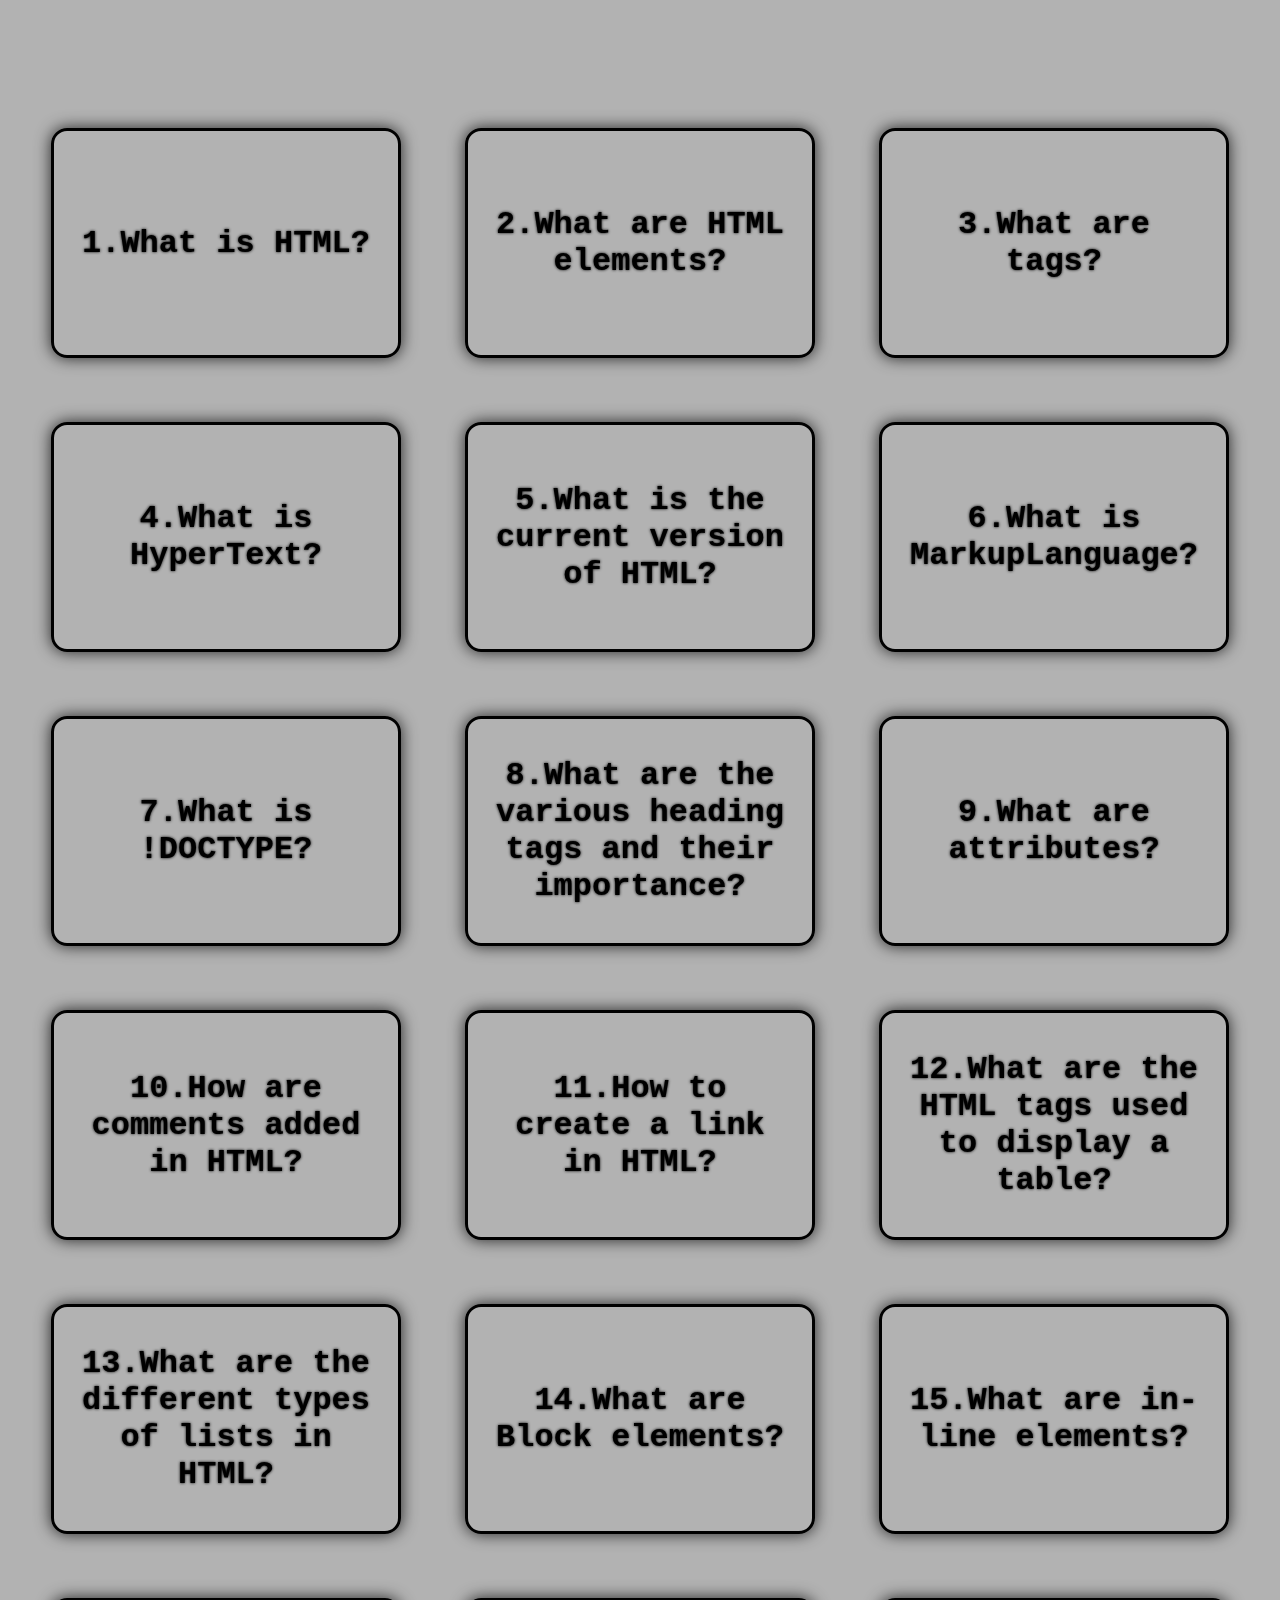
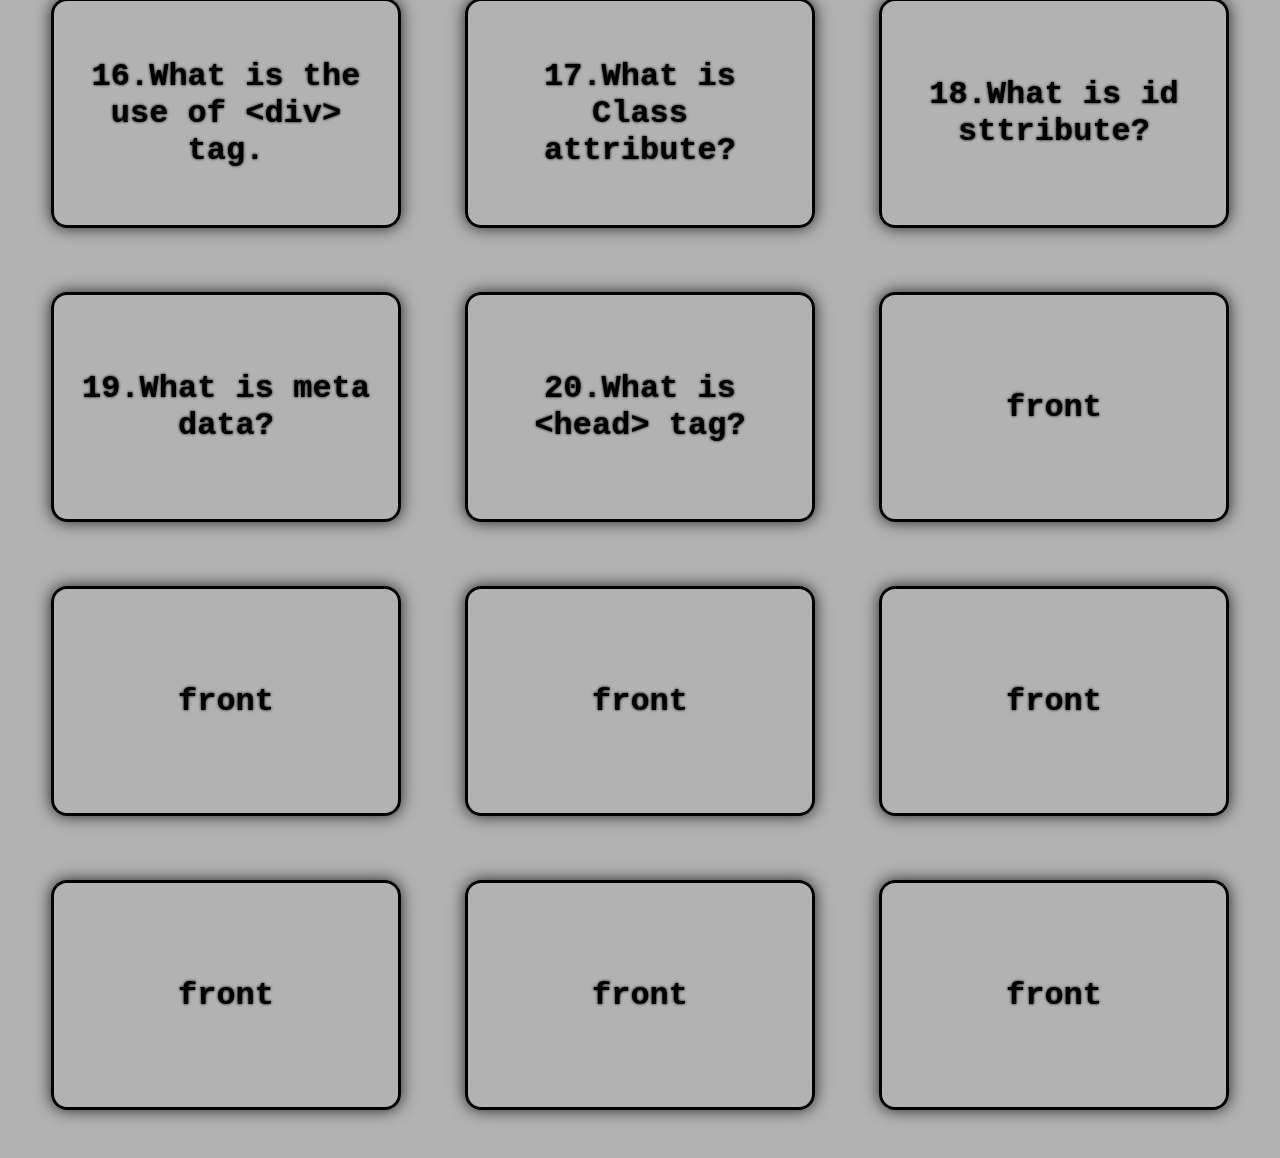
==== Q&Aeasy.html @ 1a792a69 "c" ====
<!DOCTYPE html>
<html lang="en">
<head>
    <meta charset="UTF-8">
    <meta name="viewport" content="width=device-width, initial-scale=1.0">

    <link rel="stylesheet" href="cards.css">
    <title>Document</title>
</head>


<body>
    
    <main>
        <div class="wrapper">


            <section class="container">
                <div class="card">
                    <div class="front">
                        <p>1.What is HTML?</p>
                    </div>
                    <div class="back">
                        <p>HTML(HyperText Markup Language) is the most basic building block of the Web.It defines the meaning and structure of web content.</p>
                        <p>It is standard text formatting lang which is used to create and dispaly pages on the Web</p>
                    </div>
                </div>
            </section>


            <section class="container">
                <div class="card">
                    <div class="front">
                        <p>2.What are HTML elements?</p>
                    </div>
                    <div class="back">
                        <p>An HTML element is defined by a start tag, some content, and an end tag.</p>
                        <p>They are Building Blocks of the HTML document.</p>
                    </div>
                </div>
            </section>


            <section class="container">
                <div class="card">
                    <div class="front">
                        <p>3.What are tags?</p>
                    </div>
                    <div class="back">
                        <p>Tags are the starting and ending parts of an HTML element. They begin with &lt symbol and end with > symbol. Whatever is written inside &lt and > are called tags.</p>
                    </div>
                </div>
            </section>


            <section class="container">
                <div class="card">
                    <div class="front">
                        <p>4.What is HyperText?</p>
                    </div>
                    <div class="back">
                        <p>Hypertext defines the link between the web pages. </p>
                    </div>
                </div>
            </section>


            <section class="container">
                <div class="card">
                    <div class="front">
                        <p>5.What is the current version of HTML?</p>
                    </div>
                    <div class="back">
                        <p>HTML 5 is the 5th and current version of HTML.</p>
                    </div>
                </div>
            </section>

            <section class="container">
                <div class="card">
                    <div class="front">
                        <p>6.What is MarkupLanguage?</p>
                    </div>
                    <div class="back">
                        <p>The markup language is used to define the text document within the tag which defines the structure of web pages.</p>
                    </div>
                </div>
            </section>


            <section class="container">
                <div class="card">
                    <div class="front">
                        <p>7.What is !DOCTYPE?</p>
                    </div>
                    <div class="back">
                        <p>The &lt!DOCTYPE> declaration represents the document type, and helps browsers to display web pages correctly.</p>
                        <p>It must only appear once, at the top of the page (before any HTML tags).</p>
                    </div>
                </div>
            </section>

            
            <section class="container">
                <div class="card">
                    <div class="front">
                        <p>8.What are the various heading tags and their importance?</p>
                    </div>
                    <div class="back">
                        <p>There are 6 levels of headings defined by HTML. These six heading elements are H1, H2, H3, H4, H5, and H6; with H1 being at the highest level and H6 at the least.</p>
                    </div>
                </div>
            </section>

            
            <section class="container">
                <div class="card">
                    <div class="front">
                        <p>9.What are attributes?</p>
                    </div>
                    <div class="back">
                        <p>Attributes provide additional information about elements.</p>
                        <p>Attributes are always specified in the start tag.</p>
                    </div>
                </div>
            </section>

            
            <section class="container">
                <div class="card">
                    <div class="front">
                        <p>10.How are comments added in HTML?</p>
                    </div>
                    <div class="back">
                        <p>By comment tag.</p>
                        <h2>&lt!-- &nbsp;&nbsp;--&gt</h2>
                        <p>Comments are not displayed by the browser, but they can help document your HTML source code.</p>
                    </div>
                </div>
            </section>

            
            <section class="container">
                <div class="card">
                    <div class="front">
                        <p>11.How to create a link in HTML?</p>
                    </div>
                    <div class="back">
                        <p>By anchor tag.</p>
                        <p>HTML links are hyperlinks.</p>
                        <p>You can click on a link and jump to another document.</p>
                    </div>
                </div>
            </section>

            <section class="container">
                <div class="card">
                    <div class="front">
                        <p>12.What are the HTML tags used to display a table?</p>
                    </div>
                    <div class="back">
                        <p>&lttable&gt: Define a table.<br>
                        &lttr&gt: Define a row in a table.<br>
                        &ltth&gt: Define a header cell in a table.<br>
                        &lttd&gt: Define a cell in a table.<br>
                        &ltcaption&gt: Define the table caption.</p>
                    </div>
                </div>
            </section>


<!--5 ---------------------------------------------------------->
            <section class="container">
            <div class="card">
                <div class="front">
                    <p>13.What are the different types of lists in HTML?</p>
                </div>
                <div class="back">
                    <h2>Unordered List: </h2>
                    <p>The list items will be marked with bullets by default.</p>
                    <h2>Ordered List:</h2>
                    <p>The list items will be marked with numbers by default.</p>
                    <h2>Definition List:</h2>
                    <p>A description list is a list of terms, with a description of each term.</p>
                </div>
            </div>
            </section>

            <section class="container">
            <div class="card">
                <div class="front">
                    <p>14.What are Block elements?</p>
                </div>
                <div class="back">
                    <p>A block-level element always starts on a new line, and the browsers automatically add some space (a margin) before and after the element.Its  takes up the full width available.</p>
                </div>
            </div>
            </section>

            <section class="container">
            <div class="card">
                <div class="front">
                    <p>15.What are in-line elements?</p>
                </div>
                <div class="back">
                    <p>An inline element does not start on a new line.Its only takes up as much width as necessary.</p>
                </div>
            </div>
            </section>
<!---------------------------------------------------------------->
<!--6---------------------------------------------------------->
            <section class="container">
            <div class="card">
                <div class="front">
                    <p>16.What is the use of &ltdiv&gt tag.</p>
                </div>
                <div class="back">
                    <p>The &ltdiv&gt element is used as a container for other HTML elements.</p>
                    <p>&nbsp;</p>
                    <p>The &ltdiv&gt element is by default a block element</p>
                </div>
            </div>
            </section>

            <section class="container">
            <div class="card">
                <div class="front">
                    <p>17.What is Class attribute?</p>
                </div>
                <div class="back">
                    <p>The HTML class attribute is used to specify a class for an HTML element.</p>
                    <p>The class name can be used by CSS and JavaScript to perform certain tasks for elements with the specified class name.</p>
                </div>
            </div>
            </section>

            <section class="container">
            <div class="card">
                <div class="front">
                    <p>18.What is id sttribute?</p>
                </div>
                <div class="back">
                    <p>The HTML id attribute is used to specify a unique id for an HTML element.</p>
                    <p>It is used by CSS and JavaScript to perform a certain task for a unique element.</p>
                </div>
            </div>
            </section>
<!---------------------------------------------------------------->
<!-- 7 ---------------------------------------------------------->
            <section class="container">
            <div class="card">
                <div class="front">
                    <p>19.What is meta data?</p>
                </div>
                <div class="back">
                    <p>HTML metadata is data about the HTML document. Metadata is not displayed.</p>
                    <p></p>
                </div>
            </div>
            </section>

            <section class="container">
            <div class="card">
                <div class="front">
                    <p>20.What is &lthead&gt tag?</p>
                </div>
                <div class="back">
                    <p>The &lthead&gt element is a container for metadata (data about data) and is placed between the &lthtml&gt tag and the &ltbody&gt tag.</p>
                </div>
            </div>
            </section>

            <section class="container">
            <div class="card">
                <div class="front">
                    <p>front</p>
                </div>
                <div class="back">
                    <p>back</p>
                </div>
            </div>
            </section>
<!---------------------------------------------------------------->
<!------------------------------------------------------------>
            <section class="container">
            <div class="card">
                <div class="front">
                    <p>front</p>
                </div>
                <div class="back">
                    <p>back</p>
                </div>
            </div>
            </section>

            <section class="container">
            <div class="card">
                <div class="front">
                    <p>front</p>
                </div>
                <div class="back">
                    <p>back</p>
                </div>
            </div>
            </section>

            <section class="container">
            <div class="card">
                <div class="front">
                    <p>front</p>
                </div>
                <div class="back">
                    <p>back</p>
                </div>
            </div>
            </section>
<!---------------------------------------------------------------->
<!------------------------------------------------------------>
            <section class="container">
            <div class="card">
                <div class="front">
                    <p>front</p>
                </div>
                <div class="back">
                    <p>back</p>
                </div>
            </div>
            </section>

            <section class="container">
            <div class="card">
                <div class="front">
                    <p>front</p>
                </div>
                <div class="back">
                    <p>back</p>
                </div>
            </div>
            </section>

            <section class="container">
            <div class="card">
                <div class="front">
                    <p>front</p>
                </div>
                <div class="back">
                    <p>back</p>
                </div>
            </div>
            </section>
<!---------------------------------------------------------------->

            
        </div>
    </main>


</body>
</html>
---- cards.css ----
* {
    margin: 0;
    padding: 0;
    box-sizing: border-box;
}

body {
    background: rgb(0 0 0/ 0.3);
    font-family: monospace;
} 

main {
    max-width: 1200px;
    margin-inline: auto;
    margin-block: 8rem 3rem;
}

.wrapper {
    display: grid;
    grid-template-columns: auto auto auto;
    justify-content: center;
    gap: 4rem;
}

.container {
    width:350px;
    height: 230px;
    perspective: 500px;
}

.card {
    width: 100%;
    height: 100%;
    position: relative;
    transform-style: preserve-3d;
    transition: transform 1500ms;
    
}

.container:hover > .card {
    transform: rotateX(180deg);
}

.front,
.back {
    width: 100%;
    height: 100%;
    position: absolute;
    backface-visibility: hidden;

    border-radius: 1rem;
    box-shadow: 0 0rem 1rem 0 rgb(0 0 0/ 0.8);
    border: 0.2rem solid black;

    display: flex;
    flex-direction: column;
    justify-content: center;
    align-items: center;

    font-size: 2rem;
    font-weight: 600;
    color: black;
   
    padding-inline: 2rem;
}

.front {
    text-shadow: 0 0 3px black;
    text-align: center;
    padding-inline: 1.4rem;
}

.back {
    transform: rotateX(180deg);
    background: rgba(207, 28, 28, 0.7);
    font-size: 1rem;
    text-align: justify;
}

b {
    font-size: 2rem;  
}

@media (max-width: 800px) {
    .wrapper {
        grid-template-columns: auto;
    }
}
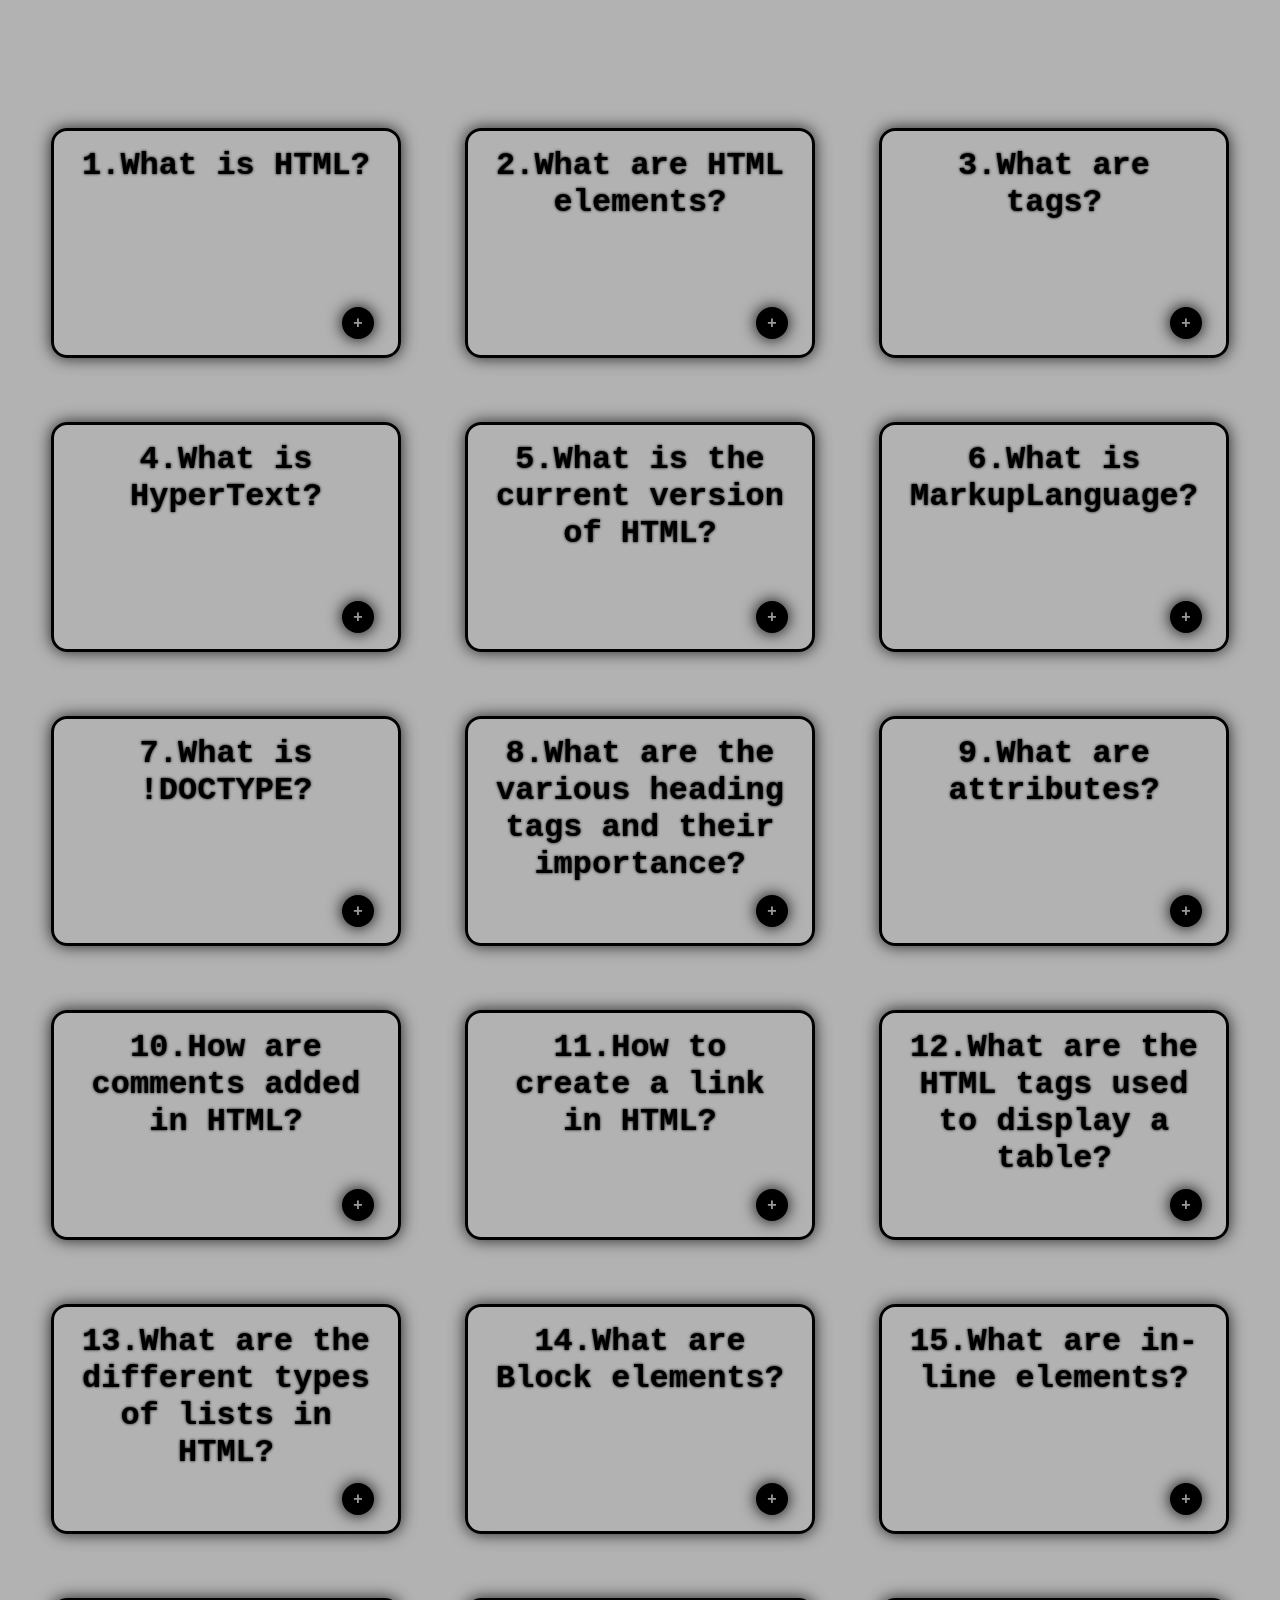
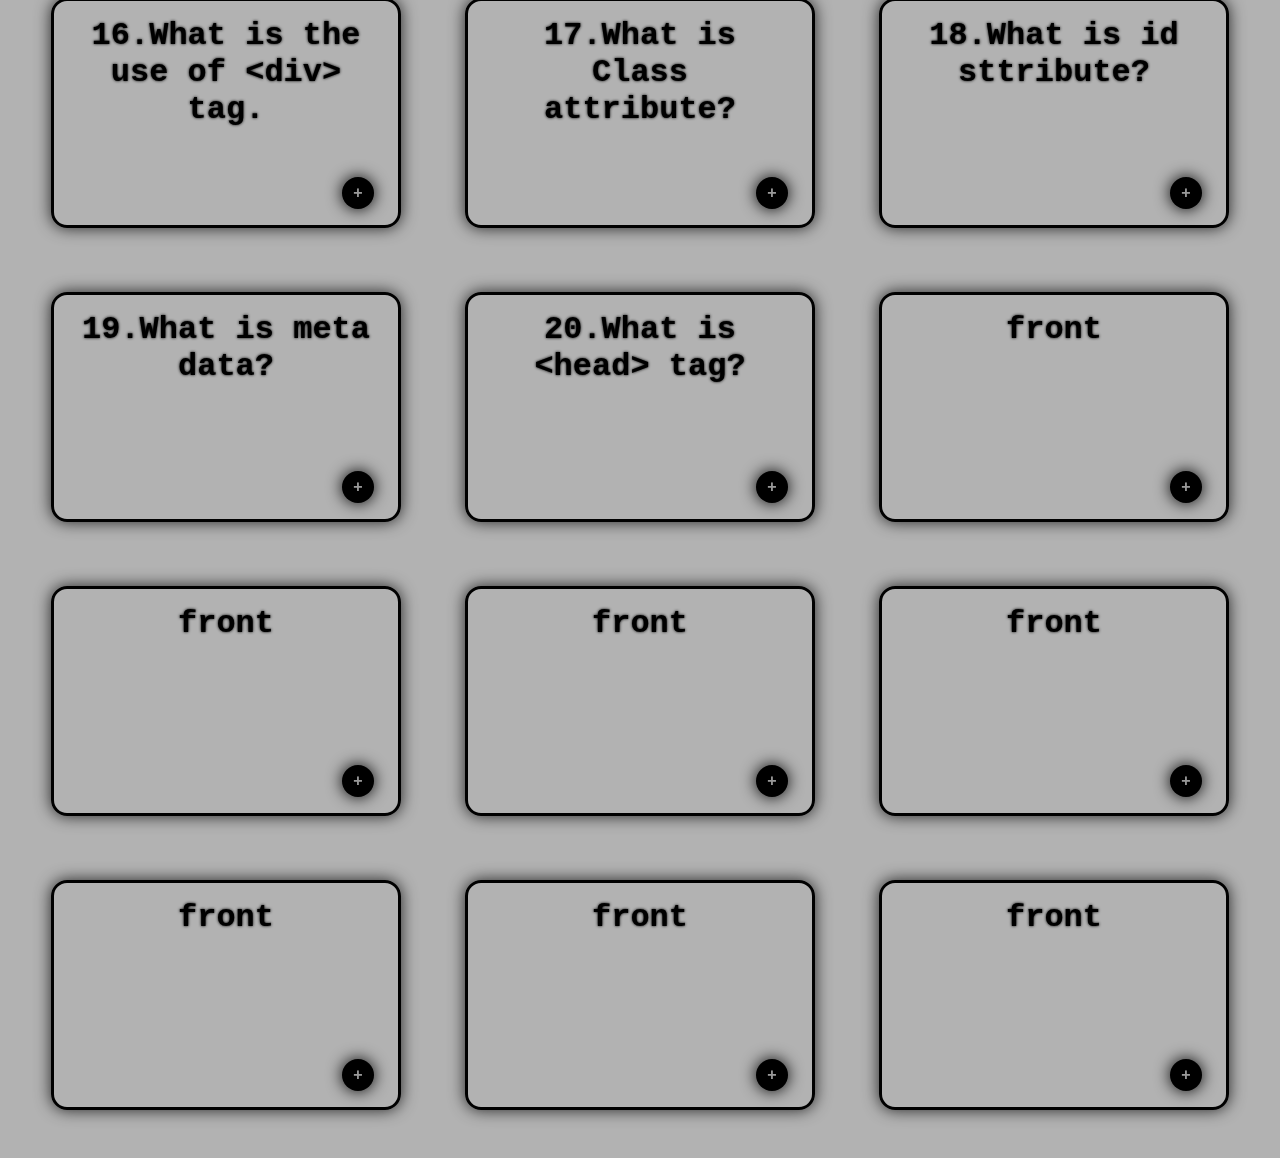
==== commit 8da28faa: "c" ====
--- a/Q&Aeasy.html
+++ b/Q&Aeasy.html
@@ -6,6 +6,12 @@
 
     <link rel="stylesheet" href="cards.css">
     <title>Document</title>
+
+    <script>
+        function flipCard(card){ 
+            card.classList.toggle('flipped');
+        }
+    </script>
 </head>
 
 
@@ -19,10 +25,12 @@
                 <div class="card">
                     <div class="front">
                         <p>1.What is HTML?</p>
+                        <button onclick="flipCard(this.parentNode.parentNode)">+</button>
                     </div>
                     <div class="back">
                         <p>HTML(HyperText Markup Language) is the most basic building block of the Web.It defines the meaning and structure of web content.</p>
                         <p>It is standard text formatting lang which is used to create and dispaly pages on the Web</p>
+                        <button onclick="flipCard(this.parentNode.parentNode)">x</button>
                     </div>
                 </div>
             </section>
@@ -32,10 +40,12 @@
                 <div class="card">
                     <div class="front">
                         <p>2.What are HTML elements?</p>
+                        <button onclick="flipCard(this.parentNode.parentNode)">+</button>
                     </div>
                     <div class="back">
                         <p>An HTML element is defined by a start tag, some content, and an end tag.</p>
                         <p>They are Building Blocks of the HTML document.</p>
+                        <button onclick="flipCard(this.parentNode.parentNode)">x</button>
                     </div>
                 </div>
             </section>
@@ -45,9 +55,11 @@
                 <div class="card">
                     <div class="front">
                         <p>3.What are tags?</p>
+                        <button onclick="flipCard(this.parentNode.parentNode)">+</button>
                     </div>
                     <div class="back">
                         <p>Tags are the starting and ending parts of an HTML element. They begin with &lt symbol and end with > symbol. Whatever is written inside &lt and > are called tags.</p>
+                        <button onclick="flipCard(this.parentNode.parentNode)">x</button>
                     </div>
                 </div>
             </section>
@@ -57,9 +69,11 @@
                 <div class="card">
                     <div class="front">
                         <p>4.What is HyperText?</p>
+                        <button onclick="flipCard(this.parentNode.parentNode)">+</button>
                     </div>
                     <div class="back">
                         <p>Hypertext defines the link between the web pages. </p>
+                        <button onclick="flipCard(this.parentNode.parentNode)">x</button>
                     </div>
                 </div>
             </section>
@@ -69,9 +83,11 @@
                 <div class="card">
                     <div class="front">
                         <p>5.What is the current version of HTML?</p>
+                        <button onclick="flipCard(this.parentNode.parentNode)">+</button>
                     </div>
                     <div class="back">
                         <p>HTML 5 is the 5th and current version of HTML.</p>
+                        <button onclick="flipCard(this.parentNode.parentNode)">x</button>
                     </div>
                 </div>
             </section>
@@ -80,9 +96,11 @@
                 <div class="card">
                     <div class="front">
                         <p>6.What is MarkupLanguage?</p>
+                        <button onclick="flipCard(this.parentNode.parentNode)">+</button>
                     </div>
                     <div class="back">
                         <p>The markup language is used to define the text document within the tag which defines the structure of web pages.</p>
+                        <button onclick="flipCard(this.parentNode.parentNode)">x</button>
                     </div>
                 </div>
             </section>
@@ -92,10 +110,12 @@
                 <div class="card">
                     <div class="front">
                         <p>7.What is !DOCTYPE?</p>
+                        <button onclick="flipCard(this.parentNode.parentNode)">+</button>
                     </div>
                     <div class="back">
                         <p>The &lt!DOCTYPE> declaration represents the document type, and helps browsers to display web pages correctly.</p>
                         <p>It must only appear once, at the top of the page (before any HTML tags).</p>
+                        <button onclick="flipCard(this.parentNode.parentNode)">x</button>
                     </div>
                 </div>
             </section>
@@ -105,9 +125,11 @@
                 <div class="card">
                     <div class="front">
                         <p>8.What are the various heading tags and their importance?</p>
+                        <button onclick="flipCard(this.parentNode.parentNode)">+</button>
                     </div>
                     <div class="back">
                         <p>There are 6 levels of headings defined by HTML. These six heading elements are H1, H2, H3, H4, H5, and H6; with H1 being at the highest level and H6 at the least.</p>
+                        <button onclick="flipCard(this.parentNode.parentNode)">x</button>
                     </div>
                 </div>
             </section>
@@ -117,10 +139,12 @@
                 <div class="card">
                     <div class="front">
                         <p>9.What are attributes?</p>
+                        <button onclick="flipCard(this.parentNode.parentNode)">+</button>
                     </div>
                     <div class="back">
                         <p>Attributes provide additional information about elements.</p>
                         <p>Attributes are always specified in the start tag.</p>
+                        <button onclick="flipCard(this.parentNode.parentNode)">x</button>
                     </div>
                 </div>
             </section>
@@ -130,11 +154,13 @@
                 <div class="card">
                     <div class="front">
                         <p>10.How are comments added in HTML?</p>
+                        <button onclick="flipCard(this.parentNode.parentNode)">+</button>
                     </div>
                     <div class="back">
                         <p>By comment tag.</p>
                         <h2>&lt!-- &nbsp;&nbsp;--&gt</h2>
                         <p>Comments are not displayed by the browser, but they can help document your HTML source code.</p>
+                        <button onclick="flipCard(this.parentNode.parentNode)">x</button>
                     </div>
                 </div>
             </section>
@@ -144,11 +170,13 @@
                 <div class="card">
                     <div class="front">
                         <p>11.How to create a link in HTML?</p>
+                        <button onclick="flipCard(this.parentNode.parentNode)">+</button>
                     </div>
                     <div class="back">
                         <p>By anchor tag.</p>
                         <p>HTML links are hyperlinks.</p>
                         <p>You can click on a link and jump to another document.</p>
+                        <button onclick="flipCard(this.parentNode.parentNode)">x</button>
                     </div>
                 </div>
             </section>
@@ -157,6 +185,7 @@
                 <div class="card">
                     <div class="front">
                         <p>12.What are the HTML tags used to display a table?</p>
+                        <button onclick="flipCard(this.parentNode.parentNode)">+</button>
                     </div>
                     <div class="back">
                         <p>&lttable&gt: Define a table.<br>
@@ -164,6 +193,7 @@
                         &ltth&gt: Define a header cell in a table.<br>
                         &lttd&gt: Define a cell in a table.<br>
                         &ltcaption&gt: Define the table caption.</p>
+                        <button onclick="flipCard(this.parentNode.parentNode)">x</button>
                     </div>
                 </div>
             </section>
@@ -174,6 +204,8 @@
             <div class="card">
                 <div class="front">
                     <p>13.What are the different types of lists in HTML?</p>
+                    <button onclick="flipCard(this.parentNode.parentNode)">+</button>
+
                 </div>
                 <div class="back">
                     <h2>Unordered List: </h2>
@@ -182,6 +214,7 @@
                     <p>The list items will be marked with numbers by default.</p>
                     <h2>Definition List:</h2>
                     <p>A description list is a list of terms, with a description of each term.</p>
+                    <button onclick="flipCard(this.parentNode.parentNode)">x</button>
                 </div>
             </div>
             </section>
@@ -190,9 +223,12 @@
             <div class="card">
                 <div class="front">
                     <p>14.What are Block elements?</p>
+                    <button onclick="flipCard(this.parentNode.parentNode)">+</button>
+
                 </div>
                 <div class="back">
                     <p>A block-level element always starts on a new line, and the browsers automatically add some space (a margin) before and after the element.Its  takes up the full width available.</p>
+                    <button onclick="flipCard(this.parentNode.parentNode)">x</button>
                 </div>
             </div>
             </section>
@@ -201,9 +237,12 @@
             <div class="card">
                 <div class="front">
                     <p>15.What are in-line elements?</p>
+                    <button onclick="flipCard(this.parentNode.parentNode)">+</button>
+
                 </div>
                 <div class="back">
                     <p>An inline element does not start on a new line.Its only takes up as much width as necessary.</p>
+                    <button onclick="flipCard(this.parentNode.parentNode)">x</button>
                 </div>
             </div>
             </section>
@@ -213,11 +252,14 @@
             <div class="card">
                 <div class="front">
                     <p>16.What is the use of &ltdiv&gt tag.</p>
+                    <button onclick="flipCard(this.parentNode.parentNode)">+</button>
+
                 </div>
                 <div class="back">
                     <p>The &ltdiv&gt element is used as a container for other HTML elements.</p>
                     <p>&nbsp;</p>
                     <p>The &ltdiv&gt element is by default a block element</p>
+                    <button onclick="flipCard(this.parentNode.parentNode)">x</button>
                 </div>
             </div>
             </section>
@@ -226,10 +268,13 @@
             <div class="card">
                 <div class="front">
                     <p>17.What is Class attribute?</p>
+                    <button onclick="flipCard(this.parentNode.parentNode)">+</button>
+
                 </div>
                 <div class="back">
                     <p>The HTML class attribute is used to specify a class for an HTML element.</p>
                     <p>The class name can be used by CSS and JavaScript to perform certain tasks for elements with the specified class name.</p>
+                    <button onclick="flipCard(this.parentNode.parentNode)">x</button>
                 </div>
             </div>
             </section>
@@ -238,10 +283,13 @@
             <div class="card">
                 <div class="front">
                     <p>18.What is id sttribute?</p>
+                    <button onclick="flipCard(this.parentNode.parentNode)">+</button>
+
                 </div>
                 <div class="back">
                     <p>The HTML id attribute is used to specify a unique id for an HTML element.</p>
                     <p>It is used by CSS and JavaScript to perform a certain task for a unique element.</p>
+                    <button onclick="flipCard(this.parentNode.parentNode)">x</button>
                 </div>
             </div>
             </section>
@@ -251,10 +299,13 @@
             <div class="card">
                 <div class="front">
                     <p>19.What is meta data?</p>
+                    <button onclick="flipCard(this.parentNode.parentNode)">+</button>
+
                 </div>
                 <div class="back">
                     <p>HTML metadata is data about the HTML document. Metadata is not displayed.</p>
                     <p></p>
+                    <button onclick="flipCard(this.parentNode.parentNode)">x</button>
                 </div>
             </div>
             </section>
@@ -263,20 +314,26 @@
             <div class="card">
                 <div class="front">
                     <p>20.What is &lthead&gt tag?</p>
+                    <button onclick="flipCard(this.parentNode.parentNode)">+</button>
+
                 </div>
                 <div class="back">
                     <p>The &lthead&gt element is a container for metadata (data about data) and is placed between the &lthtml&gt tag and the &ltbody&gt tag.</p>
-                </div>
-            </div>
-            </section>
-
-            <section class="container">
-            <div class="card">
-                <div class="front">
-                    <p>front</p>
-                </div>
-                <div class="back">
-                    <p>back</p>
+                    <button onclick="flipCard(this.parentNode.parentNode)">x</button>
+                </div>
+            </div>
+            </section>
+
+            <section class="container">
+            <div class="card">
+                <div class="front">
+                    <p>front</p>
+                    <button onclick="flipCard(this.parentNode.parentNode)">+</button>
+
+                </div>
+                <div class="back">
+                    <p>back</p>
+                    <button onclick="flipCard(this.parentNode.parentNode)">x</button>
                 </div>
             </div>
             </section>
@@ -286,31 +343,40 @@
             <div class="card">
                 <div class="front">
                     <p>front</p>
-                </div>
-                <div class="back">
-                    <p>back</p>
-                </div>
-            </div>
-            </section>
-
-            <section class="container">
-            <div class="card">
-                <div class="front">
-                    <p>front</p>
-                </div>
-                <div class="back">
-                    <p>back</p>
-                </div>
-            </div>
-            </section>
-
-            <section class="container">
-            <div class="card">
-                <div class="front">
-                    <p>front</p>
-                </div>
-                <div class="back">
-                    <p>back</p>
+                    <button onclick="flipCard(this.parentNode.parentNode)">+</button>
+
+                </div>
+                <div class="back">
+                    <p>back</p>
+                    <button onclick="flipCard(this.parentNode.parentNode)">x</button>
+                </div>
+            </div>
+            </section>
+
+            <section class="container">
+            <div class="card">
+                <div class="front">
+                    <p>front</p>
+                    <button onclick="flipCard(this.parentNode.parentNode)">+</button>
+
+                </div>
+                <div class="back">
+                    <p>back</p>
+                    <button onclick="flipCard(this.parentNode.parentNode)">x</button>
+                </div>
+            </div>
+            </section>
+
+            <section class="container">
+            <div class="card">
+                <div class="front">
+                    <p>front</p>
+                    <button onclick="flipCard(this.parentNode.parentNode)">+</button>
+
+                </div>
+                <div class="back">
+                    <p>back</p>
+                    <button onclick="flipCard(this.parentNode.parentNode)">x</button>
                 </div>
             </div>
             </section>
@@ -320,31 +386,40 @@
             <div class="card">
                 <div class="front">
                     <p>front</p>
-                </div>
-                <div class="back">
-                    <p>back</p>
-                </div>
-            </div>
-            </section>
-
-            <section class="container">
-            <div class="card">
-                <div class="front">
-                    <p>front</p>
-                </div>
-                <div class="back">
-                    <p>back</p>
-                </div>
-            </div>
-            </section>
-
-            <section class="container">
-            <div class="card">
-                <div class="front">
-                    <p>front</p>
-                </div>
-                <div class="back">
-                    <p>back</p>
+                    <button onclick="flipCard(this.parentNode.parentNode)">+</button>
+
+                </div>
+                <div class="back">
+                    <p>back</p>
+                    <button onclick="flipCard(this.parentNode.parentNode)">x</button>
+                </div>
+            </div>
+            </section>
+
+            <section class="container">
+            <div class="card">
+                <div class="front">
+                    <p>front</p>
+                    <button onclick="flipCard(this.parentNode.parentNode)">+</button>
+
+                </div>
+                <div class="back">
+                    <p>back</p>
+                    <button onclick="flipCard(this.parentNode.parentNode)">x</button>
+                </div>
+            </div>
+            </section>
+
+            <section class="container">
+            <div class="card">
+                <div class="front">
+                    <p>front</p>
+                    <button onclick="flipCard(this.parentNode.parentNode)">+</button>
+
+                </div>
+                <div class="back">
+                    <p>back</p>
+                    <button onclick="flipCard(this.parentNode.parentNode)">x</button>
                 </div>
             </div>
             </section>
--- a/cards.css
+++ b/cards.css
@@ -25,7 +25,7 @@
 .container {
     width:350px;
     height: 230px;
-    perspective: 500px;
+    perspective: 1000px;
 }
 
 .card {
@@ -37,9 +37,9 @@
     
 }
 
-.container:hover > .card {
+/* .container:hover > .card {
     transform: rotateX(180deg);
-}
+} */
 
 .front,
 .back {
@@ -52,10 +52,12 @@
     box-shadow: 0 0rem 1rem 0 rgb(0 0 0/ 0.8);
     border: 0.2rem solid black;
 
-    display: flex;
+    /* display: flex;
     flex-direction: column;
     justify-content: center;
-    align-items: center;
+    align-items: center; */
+    padding-block: 1rem;
+    text-align: center;;
 
     font-size: 2rem;
     font-weight: 600;
@@ -85,4 +87,30 @@
     .wrapper {
         grid-template-columns: auto;
     }
+}
+
+button{
+    position: absolute;
+    /* padding:0; */
+    bottom:1rem;
+    right: 1.5rem;
+    width: 2rem;
+    height: 2rem;
+    /* padding:10px; */
+    font-size: 1rem;
+    color:  rgb( 255 255 255 / 0.6);
+    border: none;
+    font-weight: 600;
+    background: black;
+    border-radius: 50%;
+    box-shadow: 0 0 1rem rgb(0 0 0)
+    
+}
+
+.back button {
+    color:  rgba(207, 28, 28, 0.7)
+}
+
+.flipped {
+    transform: rotateX(180deg);
 }